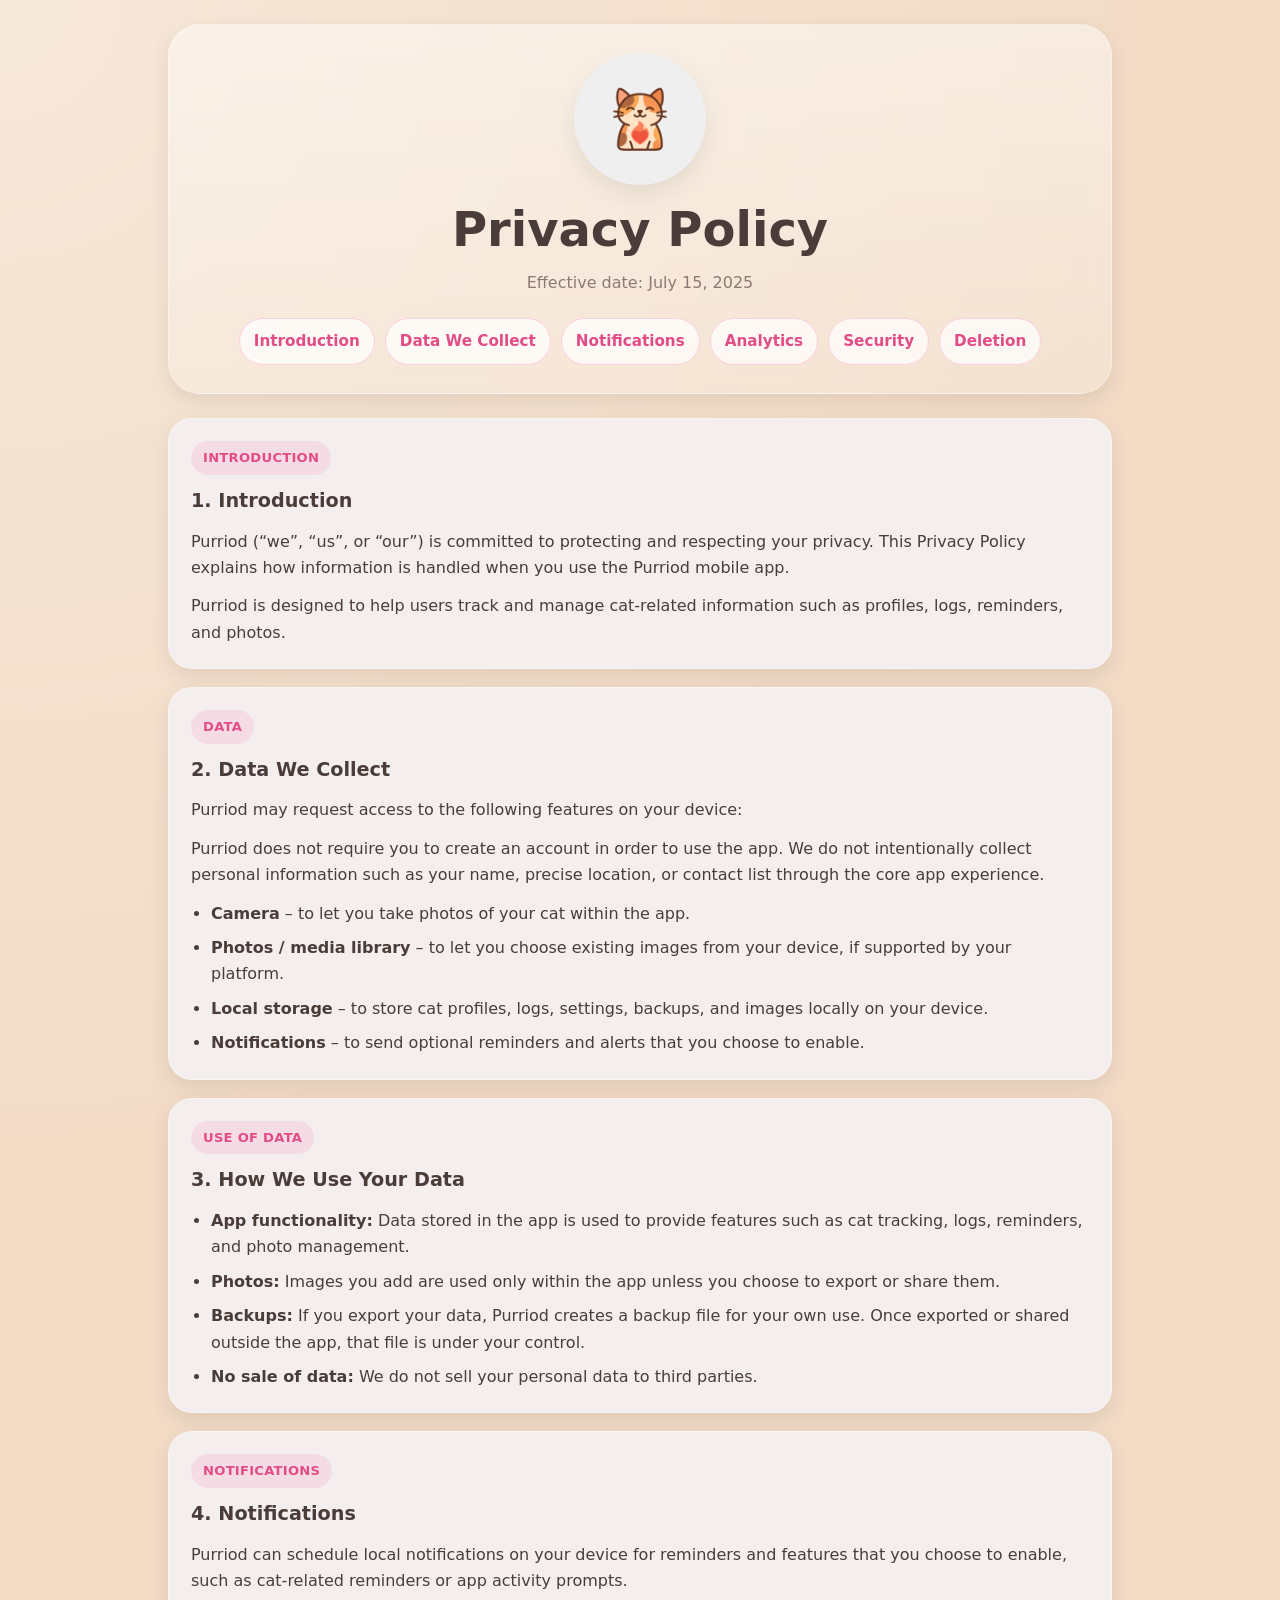
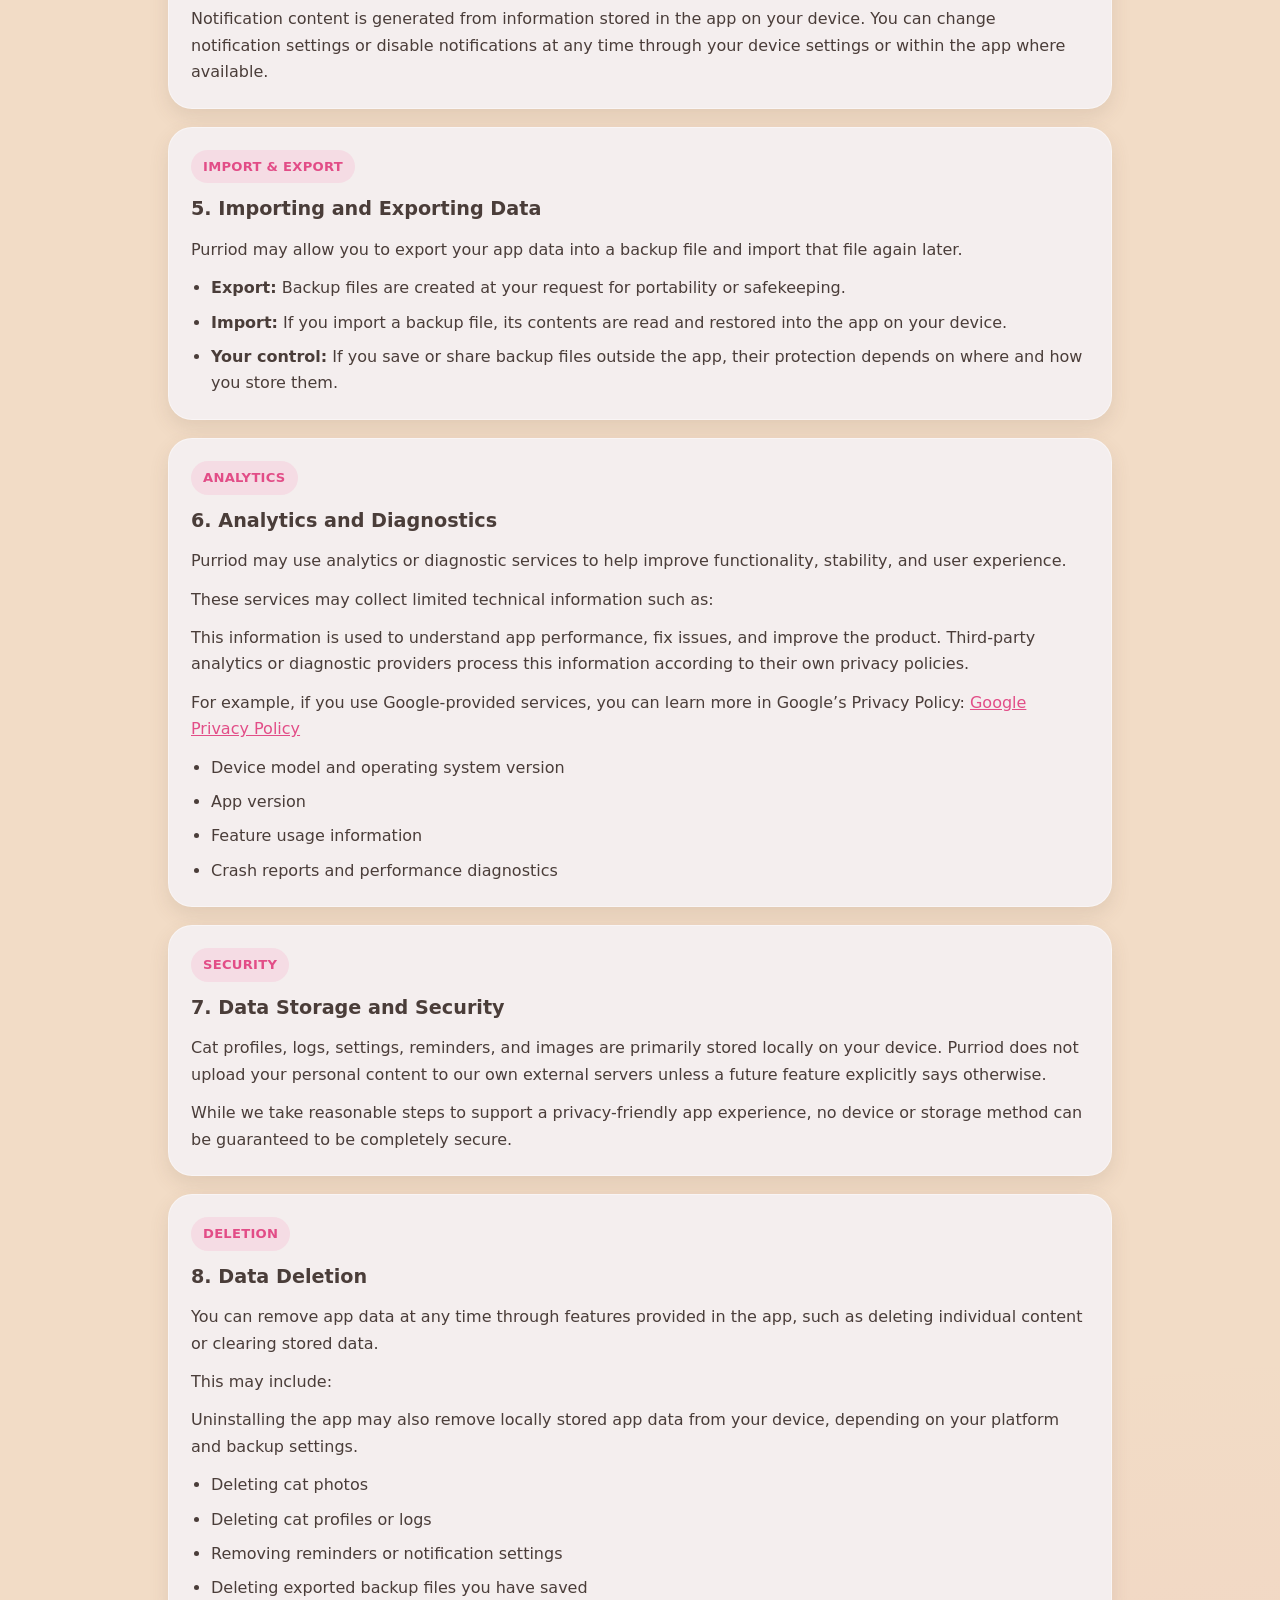
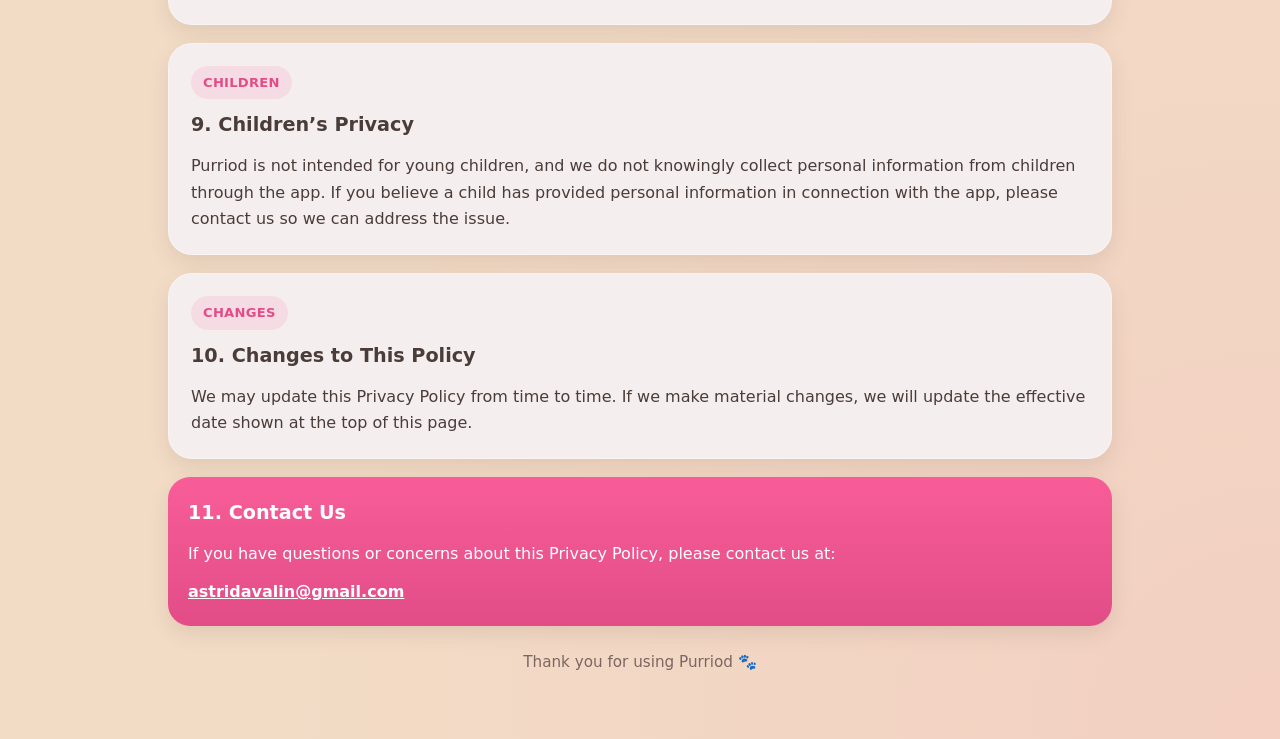
==== purriod/privacy-policy/index.html @ 7d5b56d4 "Privacy Policy + Terms of Use" ====
<!DOCTYPE html>
<html lang="en">
<head>
  <meta charset="UTF-8" />
  <meta name="viewport" content="width=device-width, initial-scale=1.0" />
  <title>Purriod - Privacy Policy</title>
  <link rel="stylesheet" href="../legal-page/legal-page.css" />
</head>
<body>
  <main class="page">
    <section class="hero">
      <div class="logo-wrap">
        <img src="../images/signature_calico_icon.png" alt="Purriod logo" />
      </div>

      <h1 id="page-header" class="title"></h1>
      <p class="subtitle" id="effective-date"></p>

      <nav class="nav" id="section-nav" aria-label="Legal page sections"></nav>
    </section>

    <div class="grid" id="policy-sections"></div>

    <p class="footer" id="footer-text"></p>
  </main>

  <script src="./content.js"></script>
  <script src="../legal-page/legal-page-render.js"></script>
</body>
</html>
---- purriod/legal-page/legal-page.css ----
:root {
  --bg: #f2dcc6;
  --bg-soft: #f7e6d5;
  --card: #f4eeee;
  --text: #4a3d39;
  --muted: #7b6661;
  --accent: #f85d98;
  --accent-dark: #e24d87;
  --accent-soft: #ffd1e3;
  --white: #ffffff;
  --shadow: 0 8px 20px rgba(102, 72, 58, 0.12);
  --radius-xl: 24px;
  --radius-lg: 18px;
  --radius-md: 14px;
}

.title {
  margin: 0 0 14px;
  font-size: clamp(2.2rem, 4vw, 3rem);
  line-height: 1.1;
  color: var(--text);
}

.subtitle {
  margin-top: 6px;
  font-size: 0.95rem;
  color: var(--muted);
  opacity: 0.85;
}

* {
  box-sizing: border-box;
}

html {
  scroll-behavior: smooth;
}

body {
  margin: 0;
  font-family: Inter, ui-sans-serif, system-ui, -apple-system, BlinkMacSystemFont, "Segoe UI", sans-serif;
  line-height: 1.65;
  color: var(--text);
  background:
    radial-gradient(circle at top left, rgba(255, 255, 255, 0.35), transparent 28%),
    radial-gradient(circle at bottom right, rgba(248, 93, 152, 0.10), transparent 24%),
    var(--bg);
}

.page {
  max-width: 980px;
  margin: 0 auto;
  padding: 24px 18px 64px;
}

.hero {
  background: linear-gradient(180deg, rgba(255, 255, 255, 0.45), rgba(255, 255, 255, 0.18));
  border: 1px solid rgba(255, 255, 255, 0.35);
  border-radius: 32px;
  padding: 28px 24px;
  box-shadow: var(--shadow);
  text-align: center;
  margin-bottom: 24px;
  backdrop-filter: blur(10px);
}

.logo-wrap {
  width: 132px;
  height: 132px;
  margin: 0 auto 18px;
  border-radius: 50%;
  background: #efefef;
  display: grid;
  place-items: center;
  box-shadow: 0 10px 24px rgba(0, 0, 0, 0.08);
  overflow: hidden;
}

.logo-wrap img {
  width: 116px;
  height: 116px;
  object-fit: contain;
}

h1 {
  margin: 0 0 8px;
  font-size: clamp(2rem, 4vw, 2.8rem);
  line-height: 1.15;
  color: var(--text);
}

.subtitle {
  margin: 0;
  color: var(--muted);
  font-size: 1rem;
}

.nav {
  display: flex;
  flex-wrap: wrap;
  gap: 10px;
  justify-content: center;
  margin: 22px 0 0;
}

.nav a {
  text-decoration: none;
  color: var(--accent-dark);
  background: rgba(255, 255, 255, 0.72);
  padding: 10px 14px;
  border-radius: 999px;
  font-size: 0.95rem;
  font-weight: 600;
  border: 1px solid rgba(248, 93, 152, 0.25);
  transition: transform 0.15s ease, background 0.15s ease;
}

.nav a:hover {
  background: var(--white);
  transform: translateY(-1px);
}

.grid {
  display: grid;
  gap: 18px;
}

.card {
  background: var(--card);
  border-radius: var(--radius-xl);
  padding: 22px 22px;
  box-shadow: var(--shadow);
  border: 1px solid rgba(255, 255, 255, 0.4);
}

h2 {
  margin: 0 0 12px;
  font-size: 1.2rem;
  color: var(--text);
}

.section-label {
  display: inline-block;
  margin-bottom: 10px;
  padding: 6px 12px;
  border-radius: 999px;
  background: rgba(248, 93, 152, 0.12);
  color: var(--accent-dark);
  font-size: 0.82rem;
  font-weight: 700;
  letter-spacing: 0.02em;
  text-transform: uppercase;
}

p {
  margin: 0 0 12px;
}

p:last-child,
ul:last-child,
ol:last-child {
  margin-bottom: 0;
}

ul,
ol {
  margin: 0 0 12px 1.25rem;
  padding: 0;
}

li + li {
  margin-top: 8px;
}

a {
  color: var(--accent-dark);
}

.footer {
  margin-top: 24px;
  text-align: center;
  color: var(--muted);
  font-size: 0.95rem;
}

.contact-box {
  background: linear-gradient(180deg, var(--accent), var(--accent-dark));
  color: white;
  border-radius: 22px;
  padding: 20px;
  box-shadow: var(--shadow);
}

.contact-box h2,
.contact-box a,
.contact-box p {
  color: white;
}

.contact-box a {
  font-weight: 700;
}

@media (max-width: 640px) {
  .page {
    padding: 16px 14px 48px;
  }

  .hero,
  .card {
    border-radius: 24px;
  }

  .logo-wrap {
    width: 116px;
    height: 116px;
  }
}
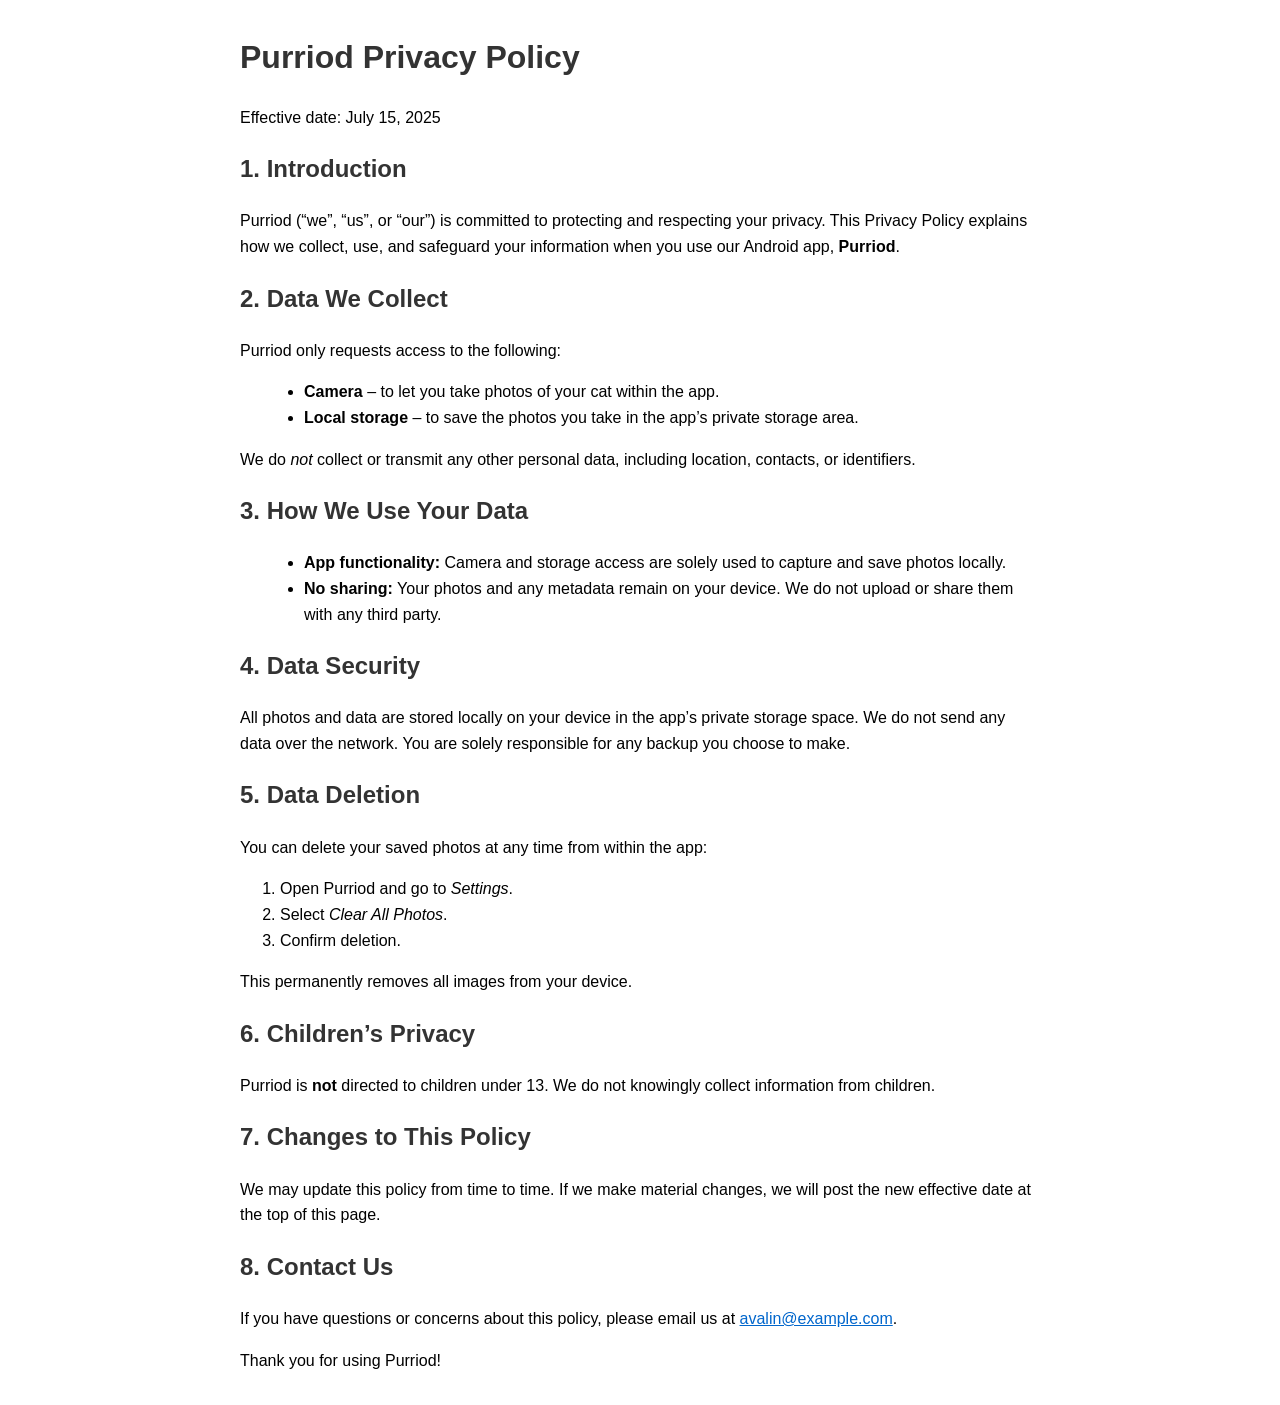
==== commit a150ce48: "-" ====
--- a/purriod/privacy-policy/index.html
+++ b/purriod/privacy-policy/index.html
@@ -3,28 +3,56 @@
 <head>
   <meta charset="UTF-8" />
   <meta name="viewport" content="width=device-width, initial-scale=1.0" />
-  <title>Purriod - Privacy Policy</title>
-  <link rel="stylesheet" href="../legal-page/legal-page.css" />
+  <title>Purriod Privacy Policy</title>
+  <style>
+    body { font-family: sans-serif; line-height: 1.6; max-width: 800px; margin: 2rem auto; padding: 0 1rem; }
+    h1, h2, h3 { color: #333; }
+    ul { margin-left: 1.5rem; }
+    a { color: #0066cc; }
+  </style>
 </head>
 <body>
-  <main class="page">
-    <section class="hero">
-      <div class="logo-wrap">
-        <img src="../images/signature_calico_icon.png" alt="Purriod logo" />
-      </div>
+  <h1>Purriod Privacy Policy</h1>
+  <p>Effective date: July 15, 2025</p>
 
-      <h1 id="page-header" class="title"></h1>
-      <p class="subtitle" id="effective-date"></p>
+  <h2>1. Introduction</h2>
+  <p>Purriod (“we”, “us”, or “our”) is committed to protecting and respecting your privacy. This Privacy Policy explains how we collect, use, and safeguard your information when you use our Android app, <strong>Purriod</strong>.</p>
 
-      <nav class="nav" id="section-nav" aria-label="Legal page sections"></nav>
-    </section>
+  <h2>2. Data We Collect</h2>
+  <p>Purriod only requests access to the following:</p>
+  <ul>
+    <li><strong>Camera</strong> – to let you take photos of your cat within the app.</li>
+    <li><strong>Local storage</strong> – to save the photos you take in the app’s private storage area.</li>
+  </ul>
+  <p>We do <em>not</em> collect or transmit any other personal data, including location, contacts, or identifiers.</p>
 
-    <div class="grid" id="policy-sections"></div>
+  <h2>3. How We Use Your Data</h2>
+  <ul>
+    <li><strong>App functionality:</strong> Camera and storage access are solely used to capture and save photos locally.</li>
+    <li><strong>No sharing:</strong> Your photos and any metadata remain on your device. We do not upload or share them with any third party.</li>
+  </ul>
 
-    <p class="footer" id="footer-text"></p>
-  </main>
+  <h2>4. Data Security</h2>
+  <p>All photos and data are stored locally on your device in the app’s private storage space. We do not send any data over the network. You are solely responsible for any backup you choose to make.</p>
 
-  <script src="./content.js"></script>
-  <script src="../legal-page/legal-page-render.js"></script>
+  <h2>5. Data Deletion</h2>
+  <p>You can delete your saved photos at any time from within the app:</p>
+  <ol>
+    <li>Open Purriod and go to <em>Settings</em>.</li>
+    <li>Select <em>Clear All Photos</em>.</li>
+    <li>Confirm deletion.</li>
+  </ol>
+  <p>This permanently removes all images from your device.</p>
+
+  <h2>6. Children’s Privacy</h2>
+  <p>Purriod is <strong>not</strong> directed to children under 13. We do not knowingly collect information from children.</p>
+
+  <h2>7. Changes to This Policy</h2>
+  <p>We may update this policy from time to time. If we make material changes, we will post the new effective date at the top of this page.</p>
+
+  <h2>8. Contact Us</h2>
+  <p>If you have questions or concerns about this policy, please email us at <a href="mailto:avalin@example.com">avalin@example.com</a>.</p>
+
+  <p>Thank you for using Purriod!</p>
 </body>
-</html>+</html>
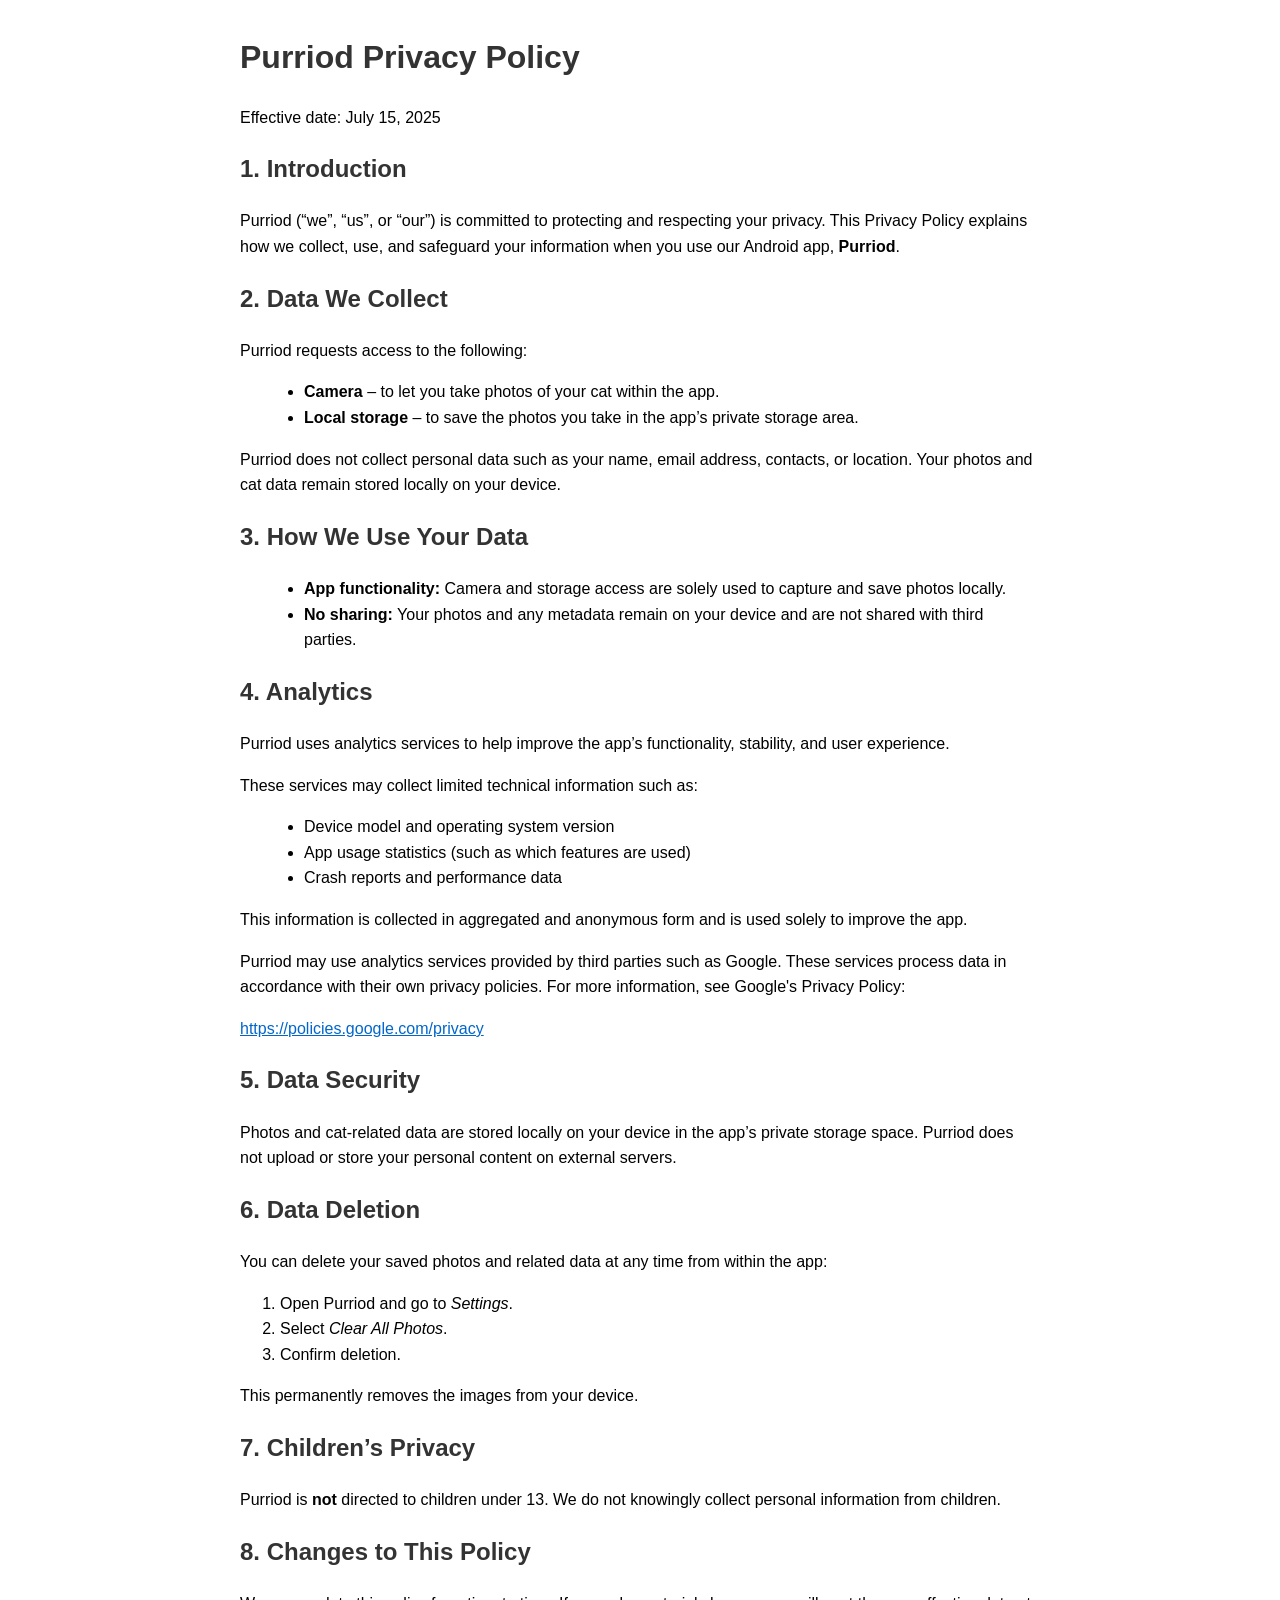
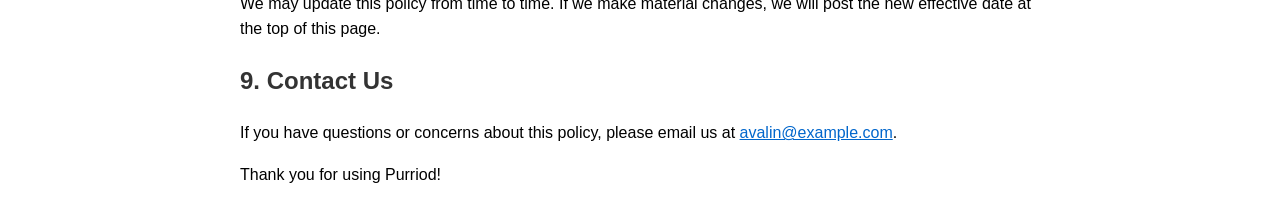
==== commit 08d98202: "Update index.html" ====
--- a/purriod/privacy-policy/index.html
+++ b/purriod/privacy-policy/index.html
@@ -13,46 +13,63 @@
 </head>
 <body>
   <h1>Purriod Privacy Policy</h1>
-  <p>Effective date: July 15, 2025</p>
+  <p>Effective date: July 15, 2025</p>
 
   <h2>1. Introduction</h2>
   <p>Purriod (“we”, “us”, or “our”) is committed to protecting and respecting your privacy. This Privacy Policy explains how we collect, use, and safeguard your information when you use our Android app, <strong>Purriod</strong>.</p>
 
   <h2>2. Data We Collect</h2>
-  <p>Purriod only requests access to the following:</p>
+  <p>Purriod requests access to the following:</p>
   <ul>
     <li><strong>Camera</strong> – to let you take photos of your cat within the app.</li>
     <li><strong>Local storage</strong> – to save the photos you take in the app’s private storage area.</li>
   </ul>
-  <p>We do <em>not</em> collect or transmit any other personal data, including location, contacts, or identifiers.</p>
+
+  <p>Purriod does not collect personal data such as your name, email address, contacts, or location. Your photos and cat data remain stored locally on your device.</p>
 
   <h2>3. How We Use Your Data</h2>
   <ul>
     <li><strong>App functionality:</strong> Camera and storage access are solely used to capture and save photos locally.</li>
-    <li><strong>No sharing:</strong> Your photos and any metadata remain on your device. We do not upload or share them with any third party.</li>
+    <li><strong>No sharing:</strong> Your photos and any metadata remain on your device and are not shared with third parties.</li>
   </ul>
 
-  <h2>4. Data Security</h2>
-  <p>All photos and data are stored locally on your device in the app’s private storage space. We do not send any data over the network. You are solely responsible for any backup you choose to make.</p>
+  <h2>4. Analytics</h2>
+  <p>Purriod uses analytics services to help improve the app’s functionality, stability, and user experience.</p>
 
-  <h2>5. Data Deletion</h2>
-  <p>You can delete your saved photos at any time from within the app:</p>
+  <p>These services may collect limited technical information such as:</p>
+  <ul>
+    <li>Device model and operating system version</li>
+    <li>App usage statistics (such as which features are used)</li>
+    <li>Crash reports and performance data</li>
+  </ul>
+
+  <p>This information is collected in aggregated and anonymous form and is used solely to improve the app.</p>
+
+  <p>Purriod may use analytics services provided by third parties such as Google. These services process data in accordance with their own privacy policies. For more information, see Google's Privacy Policy:</p>
+
+  <p><a href="https://policies.google.com/privacy" target="_blank">https://policies.google.com/privacy</a></p>
+
+  <h2>5. Data Security</h2>
+  <p>Photos and cat-related data are stored locally on your device in the app’s private storage space. Purriod does not upload or store your personal content on external servers.</p>
+
+  <h2>6. Data Deletion</h2>
+  <p>You can delete your saved photos and related data at any time from within the app:</p>
   <ol>
     <li>Open Purriod and go to <em>Settings</em>.</li>
     <li>Select <em>Clear All Photos</em>.</li>
     <li>Confirm deletion.</li>
   </ol>
-  <p>This permanently removes all images from your device.</p>
+  <p>This permanently removes the images from your device.</p>
 
-  <h2>6. Children’s Privacy</h2>
-  <p>Purriod is <strong>not</strong> directed to children under 13. We do not knowingly collect information from children.</p>
+  <h2>7. Children’s Privacy</h2>
+  <p>Purriod is <strong>not</strong> directed to children under 13. We do not knowingly collect personal information from children.</p>
 
-  <h2>7. Changes to This Policy</h2>
+  <h2>8. Changes to This Policy</h2>
   <p>We may update this policy from time to time. If we make material changes, we will post the new effective date at the top of this page.</p>
 
-  <h2>8. Contact Us</h2>
-  <p>If you have questions or concerns about this policy, please email us at <a href="mailto:avalin@example.com">avalin@example.com</a>.</p>
+  <h2>9. Contact Us</h2>
+  <p>If you have questions or concerns about this policy, please email us at <a href="mailto:astridavalin@gmail.com">avalin@example.com</a>.</p>
 
   <p>Thank you for using Purriod!</p>
 </body>
-</html>
+</html>
